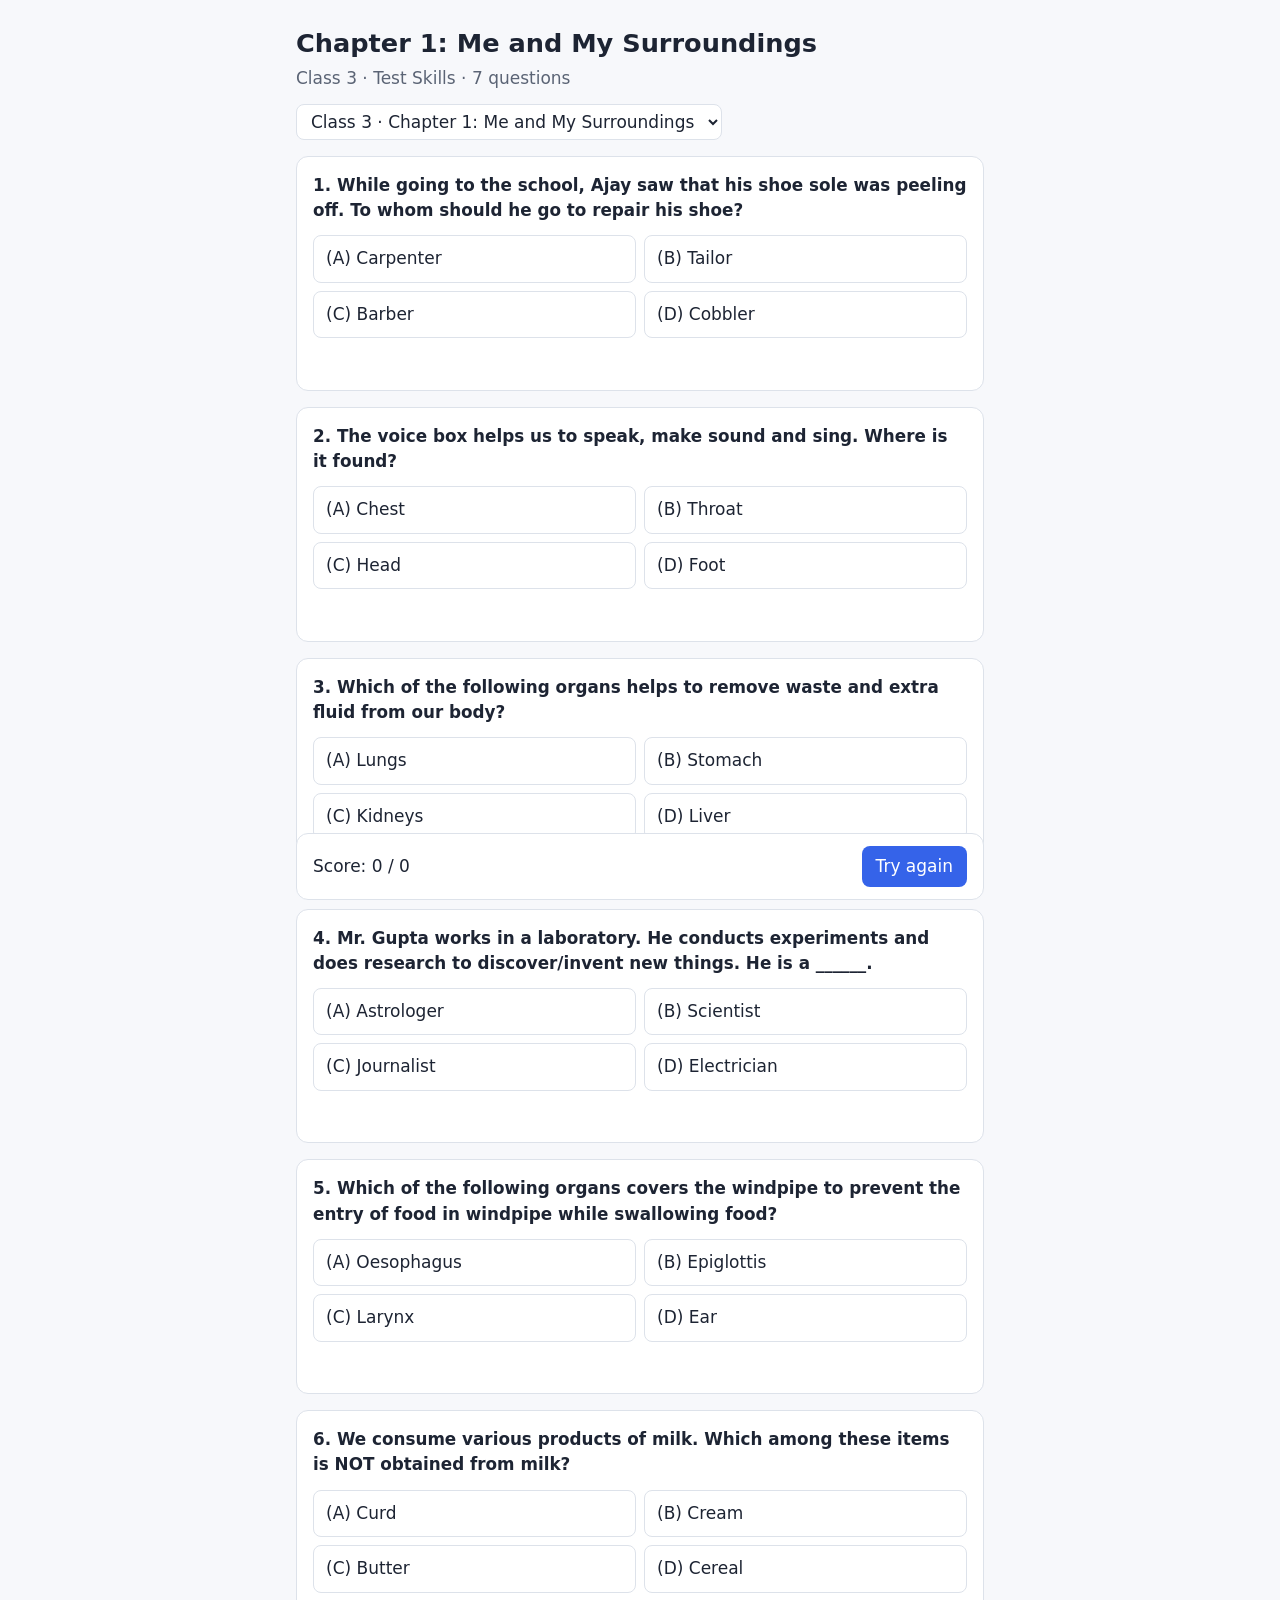
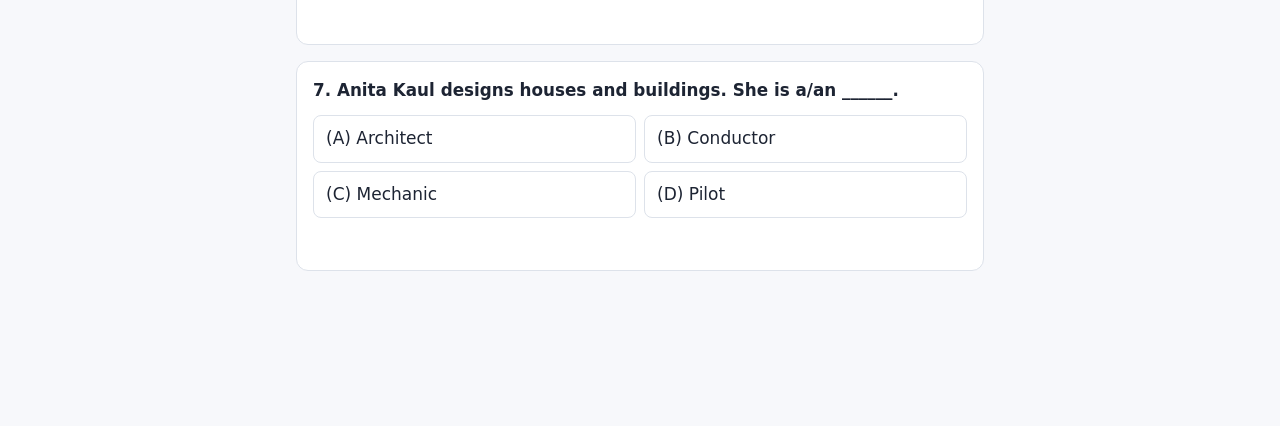
==== index.html @ 3d0166da "Add interactive quiz for Class 3 Chapter 1: Me and My Surroundings Co-Authored-By: Claude Opus 5.5 <" ====
<!doctype html>
<html lang="en">
<head>
<meta charset="utf-8">
<meta name="viewport" content="width=device-width, initial-scale=1">
<title>Olympiad Practice Quiz</title>
<style>
  :root { --bg:#f7f8fb; --card:#fff; --text:#1d2433; --muted:#5b6475; --accent:#3563e9;
          --ok:#1f9d55; --okbg:#e5f6ec; --bad:#d64545; --badbg:#fbeaea; --line:#dde2ea; }
  @media (prefers-color-scheme: dark) {
    :root:not([data-theme="light"]) { --bg:#141821; --card:#1d2230; --text:#e8ebf2; --muted:#9aa3b5;
      --accent:#7c9cff; --ok:#4cd08a; --okbg:#1c3528; --bad:#ff7b7b; --badbg:#3a2224; --line:#2e3547; }
  }
  * { box-sizing: border-box; }
  body { margin:0; background:var(--bg); color:var(--text);
         font:17px/1.5 system-ui, -apple-system, "Segoe UI", sans-serif; }
  main { max-width:720px; margin:0 auto; padding:24px 16px 64px; }
  header p { color:var(--muted); margin:4px 0 0; }
  h1 { margin:0; font-size:1.6rem; }
  select { font:inherit; padding:6px 10px; border-radius:8px; border:1px solid var(--line);
           background:var(--card); color:var(--text); margin-top:12px; }
  .q { background:var(--card); border:1px solid var(--line); border-radius:12px; padding:16px; margin-top:16px; }
  .q h2 { font-size:1.05rem; font-weight:600; margin:0 0 12px; }
  .opts { display:grid; grid-template-columns:1fr 1fr; gap:8px; }
  @media (max-width:480px) { .opts { grid-template-columns:1fr; } }
  button.opt { font:inherit; text-align:left; padding:10px 12px; border-radius:8px; cursor:pointer;
               border:1px solid var(--line); background:transparent; color:var(--text); }
  button.opt:hover:not(:disabled) { border-color:var(--accent); }
  button.opt:disabled { cursor:default; }
  .opt.correct { background:var(--okbg); border-color:var(--ok); }
  .opt.wrong { background:var(--badbg); border-color:var(--bad); }
  .fb { margin-top:10px; font-weight:600; min-height:1.5em; }
  .fb.ok { color:var(--ok); } .fb.bad { color:var(--bad); }
  .bar { position:sticky; bottom:0; margin-top:24px; background:var(--card); border:1px solid var(--line);
         border-radius:12px; padding:12px 16px; display:flex; justify-content:space-between; align-items:center; }
  .bar button { font:inherit; padding:8px 14px; border-radius:8px; border:0; background:var(--accent); color:#fff; cursor:pointer; }
</style>
</head>
<body>
<main>
  <header>
    <h1 id="title">Olympiad Practice</h1>
    <p id="sub"></p>
    <select id="chapter" aria-label="Choose chapter"></select>
  </header>
  <div id="quiz"></div>
  <div class="bar"><span id="score">Score: 0 / 0</span><button id="reset">Try again</button></div>
</main>
<script>
// Add new chapters to this list. "answer" is the index of the correct option (0 = A).
const CHAPTERS = [
  {
    cls: "Class 3", chapter: 1, title: "Me and My Surroundings",
    questions: [
      { q: "While going to the school, Ajay saw that his shoe sole was peeling off. To whom should he go to repair his shoe?",
        options: ["Carpenter", "Tailor", "Barber", "Cobbler"], answer: 3 },
      { q: "The voice box helps us to speak, make sound and sing. Where is it found?",
        options: ["Chest", "Throat", "Head", "Foot"], answer: 1 },
      { q: "Which of the following organs helps to remove waste and extra fluid from our body?",
        options: ["Lungs", "Stomach", "Kidneys", "Liver"], answer: 2 },
      { q: "Mr. Gupta works in a laboratory. He conducts experiments and does research to discover/invent new things. He is a ______.",
        options: ["Astrologer", "Scientist", "Journalist", "Electrician"], answer: 1 },
      { q: "Which of the following organs covers the windpipe to prevent the entry of food in windpipe while swallowing food?",
        options: ["Oesophagus", "Epiglottis", "Larynx", "Ear"], answer: 1 },
      { q: "We consume various products of milk. Which among these items is NOT obtained from milk?",
        options: ["Curd", "Cream", "Butter", "Cereal"], answer: 3 },
      { q: "Anita Kaul designs houses and buildings. She is a/an ______.",
        options: ["Architect", "Conductor", "Mechanic", "Pilot"], answer: 0 },
    ],
  },
];

const $ = id => document.getElementById(id);
let current = 0, score = 0, done = 0;

CHAPTERS.forEach((c, i) => $("chapter").add(new Option(`${c.cls} · Chapter ${c.chapter}: ${c.title}`, i)));
$("chapter").onchange = e => { current = +e.target.value; render(); };
$("reset").onclick = render;

function render() {
  const c = CHAPTERS[current];
  score = 0; done = 0;
  $("title").textContent = `Chapter ${c.chapter}: ${c.title}`;
  $("sub").textContent = `${c.cls} · Test Skills · ${c.questions.length} questions`;
  $("quiz").innerHTML = "";
  c.questions.forEach((item, qi) => {
    const box = document.createElement("section");
    box.className = "q";
    box.innerHTML = `<h2>${qi + 1}. ${item.q}</h2><div class="opts"></div><div class="fb"></div>`;
    const opts = box.querySelector(".opts"), fb = box.querySelector(".fb");
    item.options.forEach((o, oi) => {
      const b = document.createElement("button");
      b.className = "opt";
      b.textContent = `(${"ABCD"[oi]}) ${o}`;
      b.onclick = () => {
        const buttons = opts.querySelectorAll("button");
        buttons.forEach(x => x.disabled = true);
        buttons[item.answer].classList.add("correct");
        done++;
        if (oi === item.answer) { score++; fb.textContent = "Correct!"; fb.className = "fb ok"; }
        else { b.classList.add("wrong"); fb.textContent = `Not correct. The answer is (${"ABCD"[item.answer]}) ${item.options[item.answer]}.`; fb.className = "fb bad"; }
        updateScore();
      };
      opts.appendChild(b);
    });
    $("quiz").appendChild(box);
  });
  updateScore();
}
function updateScore() {
  const n = CHAPTERS[current].questions.length;
  $("score").textContent = `Score: ${score} / ${done}` + (done === n ? ` — finished!` : "");
}
render();
</script>
</body>
</html>
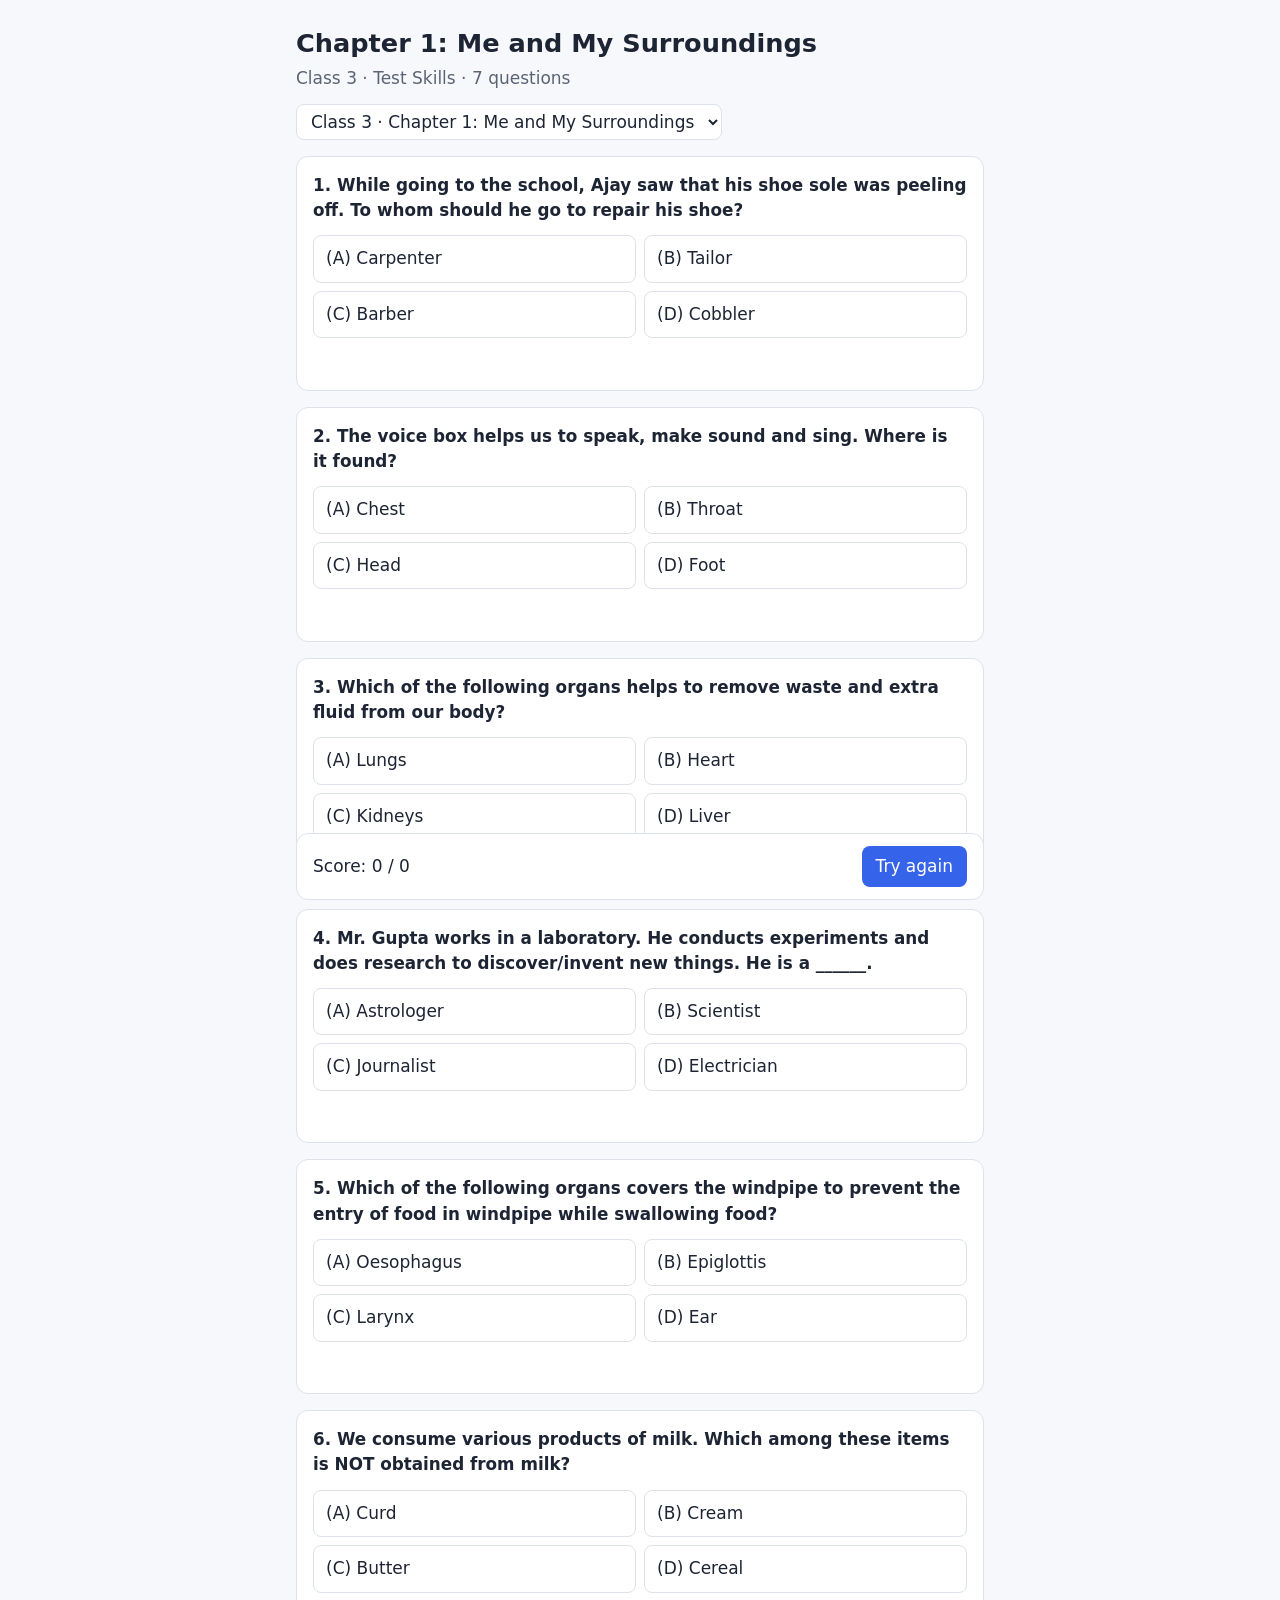
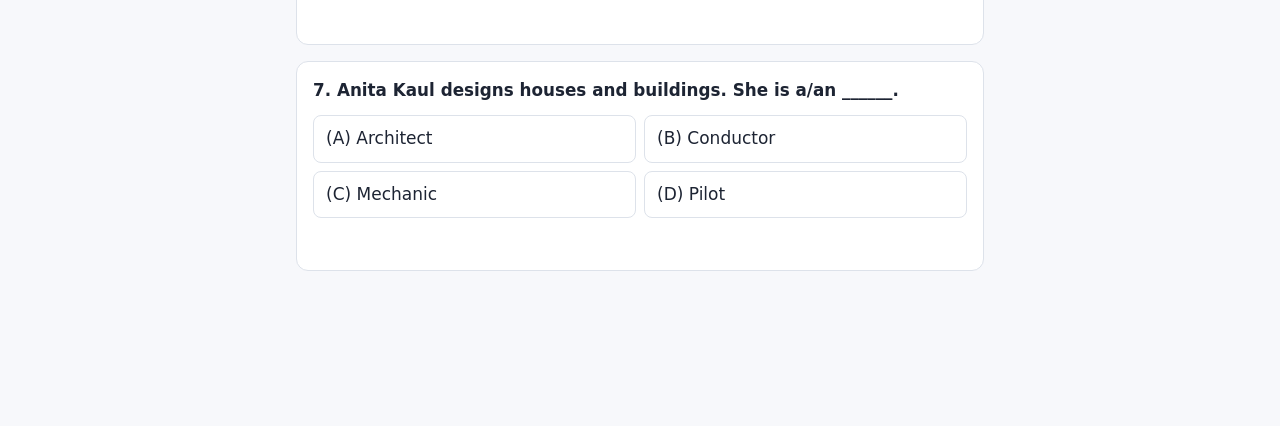
==== commit 73266fcb: "Fix option B in question 3 to Heart Co-Authored-By: Claude Opus 5.5 <noreply@anthropic.com> Claude-S" ====
--- a/index.html
+++ b/index.html
@@ -57,7 +57,7 @@
       { q: "The voice box helps us to speak, make sound and sing. Where is it found?",
         options: ["Chest", "Throat", "Head", "Foot"], answer: 1 },
       { q: "Which of the following organs helps to remove waste and extra fluid from our body?",
-        options: ["Lungs", "Stomach", "Kidneys", "Liver"], answer: 2 },
+        options: ["Lungs", "Heart", "Kidneys", "Liver"], answer: 2 },
       { q: "Mr. Gupta works in a laboratory. He conducts experiments and does research to discover/invent new things. He is a ______.",
         options: ["Astrologer", "Scientist", "Journalist", "Electrician"], answer: 1 },
       { q: "Which of the following organs covers the windpipe to prevent the entry of food in windpipe while swallowing food?",
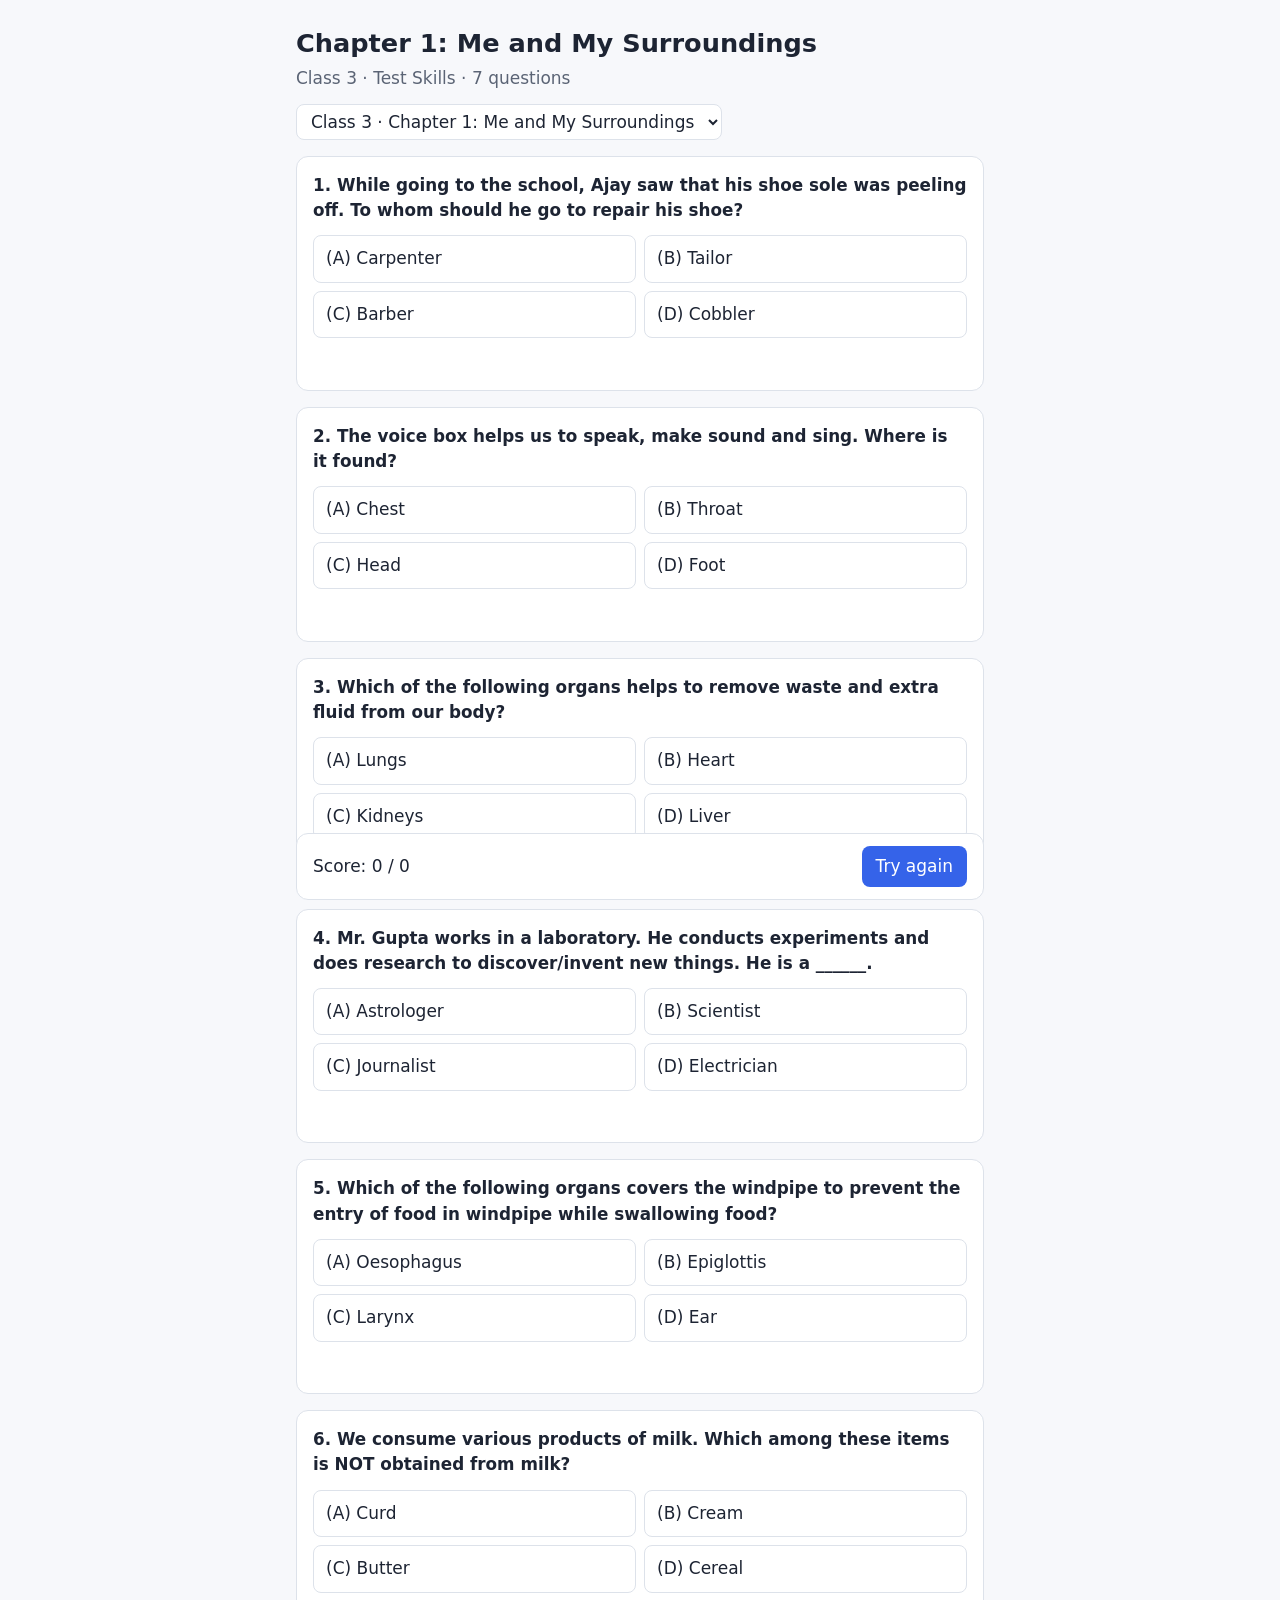
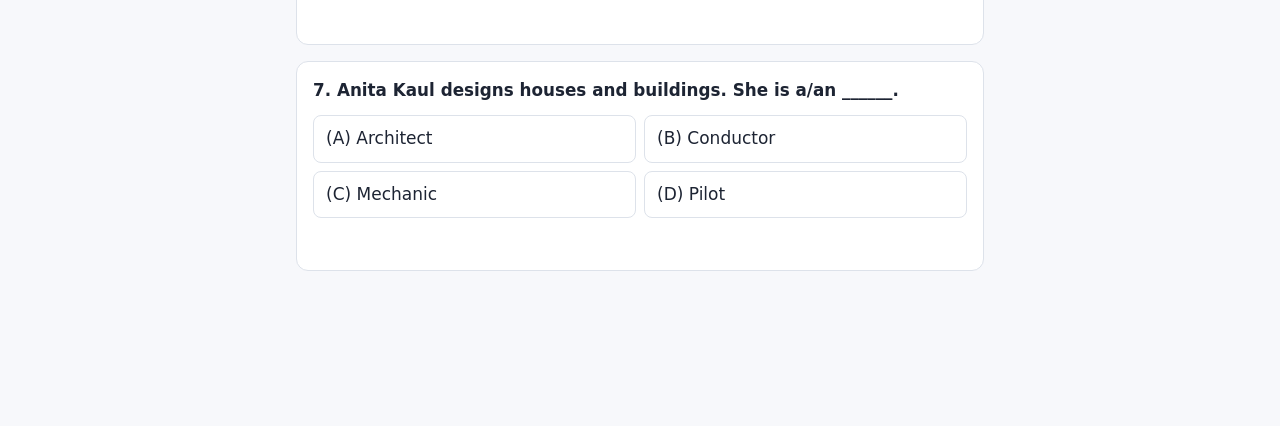
==== commit 34cf13c5: "Keep questions in one JSON file and generate the quiz page and Google Forms script build.js validate" ====
--- a/index.html
+++ b/index.html
@@ -47,28 +47,93 @@
   <div class="bar"><span id="score">Score: 0 / 0</span><button id="reset">Try again</button></div>
 </main>
 <script>
-// Add new chapters to this list. "answer" is the index of the correct option (0 = A).
-const CHAPTERS = [
-  {
-    cls: "Class 3", chapter: 1, title: "Me and My Surroundings",
-    questions: [
-      { q: "While going to the school, Ajay saw that his shoe sole was peeling off. To whom should he go to repair his shoe?",
-        options: ["Carpenter", "Tailor", "Barber", "Cobbler"], answer: 3 },
-      { q: "The voice box helps us to speak, make sound and sing. Where is it found?",
-        options: ["Chest", "Throat", "Head", "Foot"], answer: 1 },
-      { q: "Which of the following organs helps to remove waste and extra fluid from our body?",
-        options: ["Lungs", "Heart", "Kidneys", "Liver"], answer: 2 },
-      { q: "Mr. Gupta works in a laboratory. He conducts experiments and does research to discover/invent new things. He is a ______.",
-        options: ["Astrologer", "Scientist", "Journalist", "Electrician"], answer: 1 },
-      { q: "Which of the following organs covers the windpipe to prevent the entry of food in windpipe while swallowing food?",
-        options: ["Oesophagus", "Epiglottis", "Larynx", "Ear"], answer: 1 },
-      { q: "We consume various products of milk. Which among these items is NOT obtained from milk?",
-        options: ["Curd", "Cream", "Butter", "Cereal"], answer: 3 },
-      { q: "Anita Kaul designs houses and buildings. She is a/an ______.",
-        options: ["Architect", "Conductor", "Mechanic", "Pilot"], answer: 0 },
-    ],
-  },
-];
+// Data is written by build.js from data/questions.json. Do not edit by hand.
+// BEGIN DATA
+const DATA = {
+  "book": "Olympiad Class 3",
+  "chapters": [
+    {
+      "class": "Class 3",
+      "chapter": 1,
+      "title": "Me and My Surroundings",
+      "questions": [
+        {
+          "q": "While going to the school, Ajay saw that his shoe sole was peeling off. To whom should he go to repair his shoe?",
+          "options": [
+            "Carpenter",
+            "Tailor",
+            "Barber",
+            "Cobbler"
+          ],
+          "answer": "D"
+        },
+        {
+          "q": "The voice box helps us to speak, make sound and sing. Where is it found?",
+          "options": [
+            "Chest",
+            "Throat",
+            "Head",
+            "Foot"
+          ],
+          "answer": "B"
+        },
+        {
+          "q": "Which of the following organs helps to remove waste and extra fluid from our body?",
+          "options": [
+            "Lungs",
+            "Heart",
+            "Kidneys",
+            "Liver"
+          ],
+          "answer": "C"
+        },
+        {
+          "q": "Mr. Gupta works in a laboratory. He conducts experiments and does research to discover/invent new things. He is a ______.",
+          "options": [
+            "Astrologer",
+            "Scientist",
+            "Journalist",
+            "Electrician"
+          ],
+          "answer": "B"
+        },
+        {
+          "q": "Which of the following organs covers the windpipe to prevent the entry of food in windpipe while swallowing food?",
+          "options": [
+            "Oesophagus",
+            "Epiglottis",
+            "Larynx",
+            "Ear"
+          ],
+          "answer": "B"
+        },
+        {
+          "q": "We consume various products of milk. Which among these items is NOT obtained from milk?",
+          "options": [
+            "Curd",
+            "Cream",
+            "Butter",
+            "Cereal"
+          ],
+          "answer": "D"
+        },
+        {
+          "q": "Anita Kaul designs houses and buildings. She is a/an ______.",
+          "options": [
+            "Architect",
+            "Conductor",
+            "Mechanic",
+            "Pilot"
+          ],
+          "answer": "A"
+        }
+      ]
+    }
+  ]
+};
+// END DATA
+const CHAPTERS = DATA.chapters.map(c => ({ ...c, cls: c.class,
+  questions: c.questions.map(q => ({ ...q, answer: "ABCD".indexOf(q.answer) })) }));
 
 const $ = id => document.getElementById(id);
 let current = 0, score = 0, done = 0;
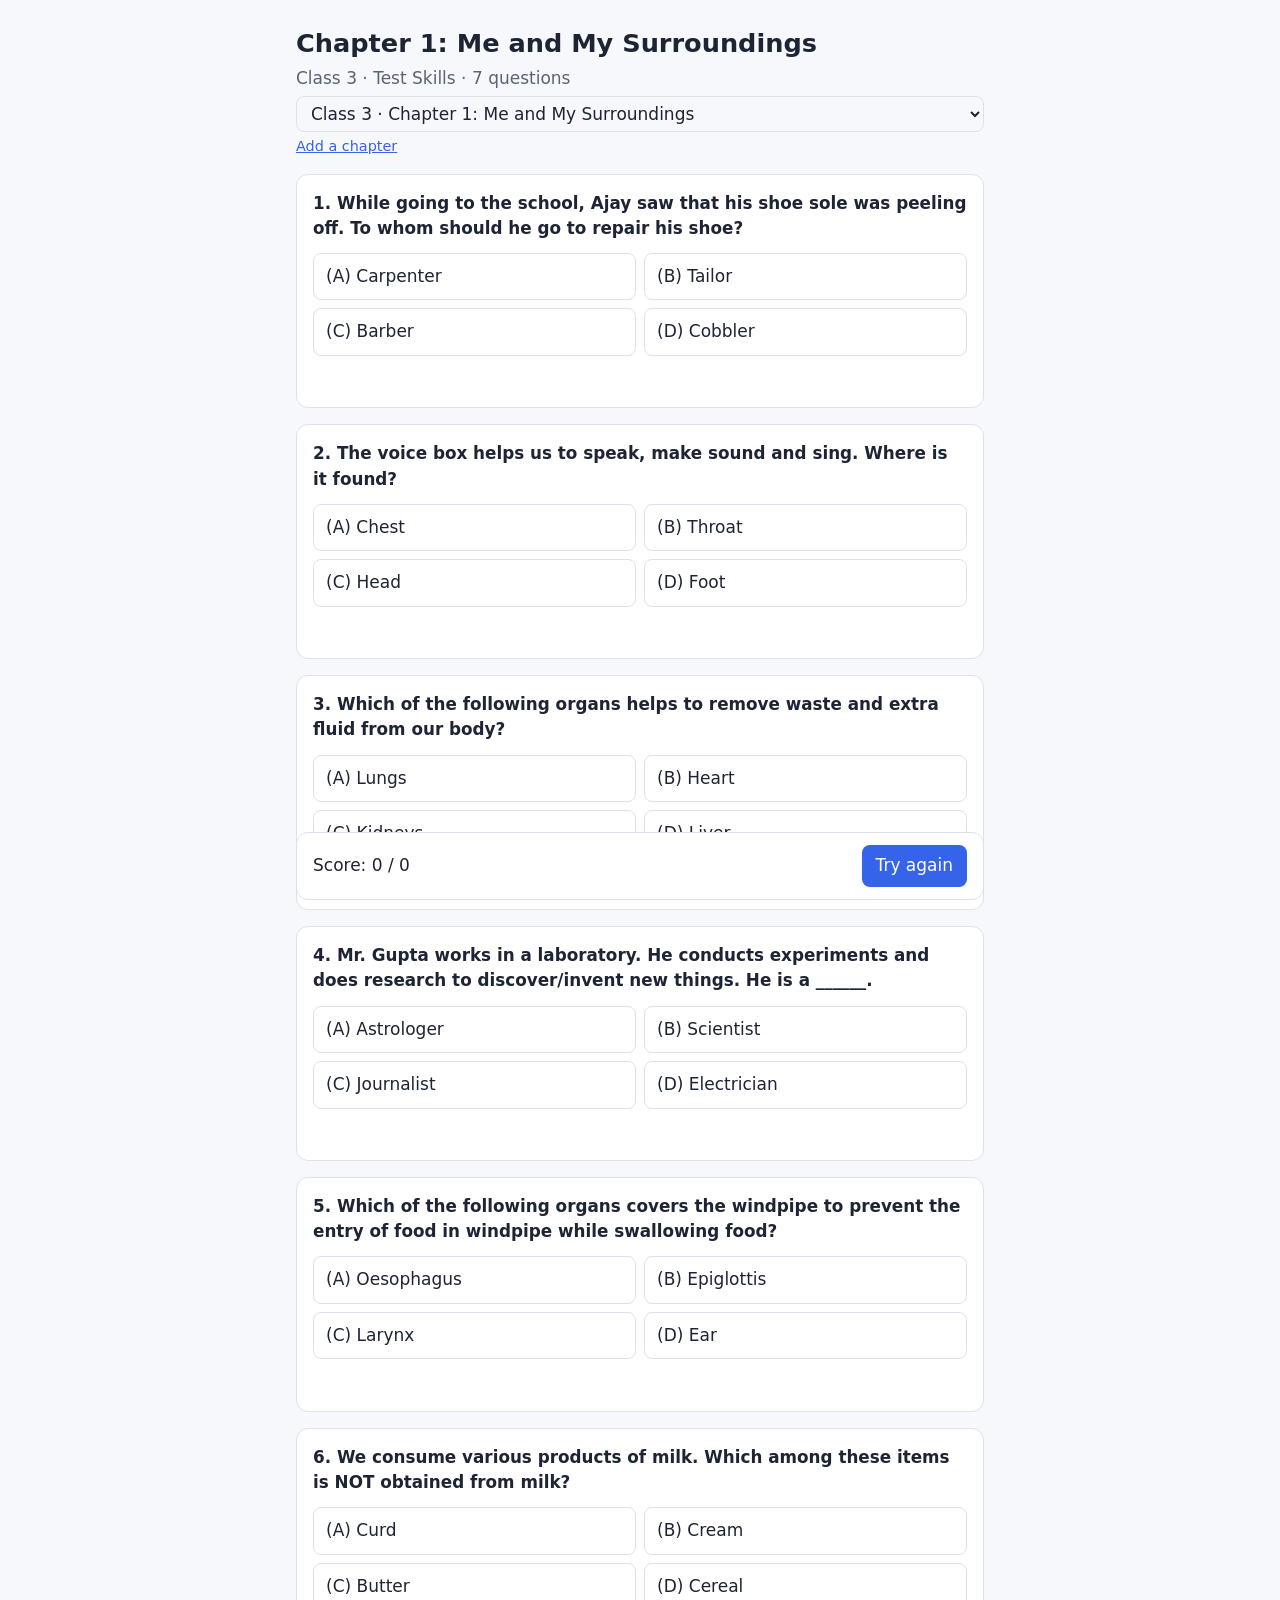
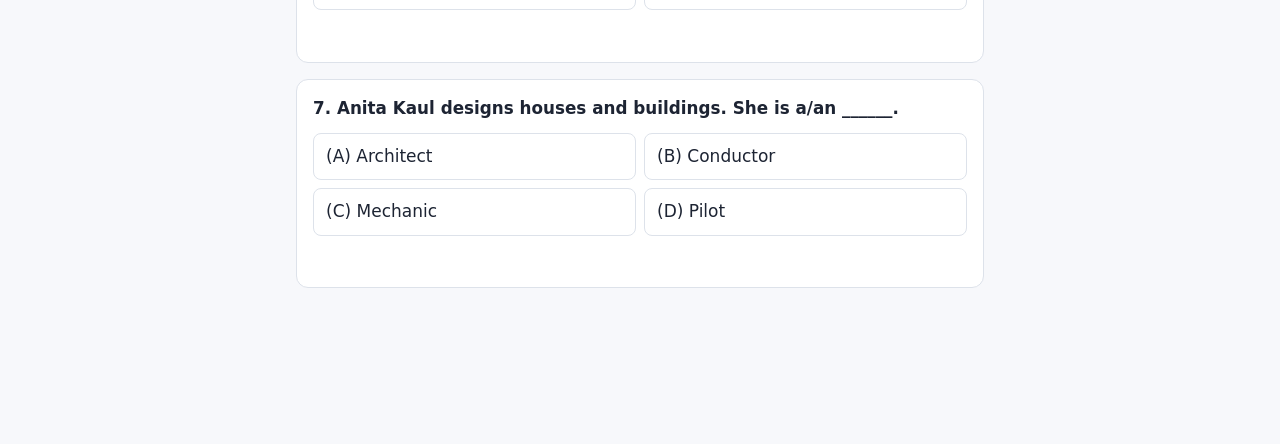
==== commit 066b4805: "Turn the quiz into a GitHub Pages web app with in-browser OCR - index.html loads data/questions.json" ====
--- a/index.html
+++ b/index.html
@@ -4,37 +4,7 @@
 <meta charset="utf-8">
 <meta name="viewport" content="width=device-width, initial-scale=1">
 <title>Olympiad Practice Quiz</title>
-<style>
-  :root { --bg:#f7f8fb; --card:#fff; --text:#1d2433; --muted:#5b6475; --accent:#3563e9;
-          --ok:#1f9d55; --okbg:#e5f6ec; --bad:#d64545; --badbg:#fbeaea; --line:#dde2ea; }
-  @media (prefers-color-scheme: dark) {
-    :root:not([data-theme="light"]) { --bg:#141821; --card:#1d2230; --text:#e8ebf2; --muted:#9aa3b5;
-      --accent:#7c9cff; --ok:#4cd08a; --okbg:#1c3528; --bad:#ff7b7b; --badbg:#3a2224; --line:#2e3547; }
-  }
-  * { box-sizing: border-box; }
-  body { margin:0; background:var(--bg); color:var(--text);
-         font:17px/1.5 system-ui, -apple-system, "Segoe UI", sans-serif; }
-  main { max-width:720px; margin:0 auto; padding:24px 16px 64px; }
-  header p { color:var(--muted); margin:4px 0 0; }
-  h1 { margin:0; font-size:1.6rem; }
-  select { font:inherit; padding:6px 10px; border-radius:8px; border:1px solid var(--line);
-           background:var(--card); color:var(--text); margin-top:12px; }
-  .q { background:var(--card); border:1px solid var(--line); border-radius:12px; padding:16px; margin-top:16px; }
-  .q h2 { font-size:1.05rem; font-weight:600; margin:0 0 12px; }
-  .opts { display:grid; grid-template-columns:1fr 1fr; gap:8px; }
-  @media (max-width:480px) { .opts { grid-template-columns:1fr; } }
-  button.opt { font:inherit; text-align:left; padding:10px 12px; border-radius:8px; cursor:pointer;
-               border:1px solid var(--line); background:transparent; color:var(--text); }
-  button.opt:hover:not(:disabled) { border-color:var(--accent); }
-  button.opt:disabled { cursor:default; }
-  .opt.correct { background:var(--okbg); border-color:var(--ok); }
-  .opt.wrong { background:var(--badbg); border-color:var(--bad); }
-  .fb { margin-top:10px; font-weight:600; min-height:1.5em; }
-  .fb.ok { color:var(--ok); } .fb.bad { color:var(--bad); }
-  .bar { position:sticky; bottom:0; margin-top:24px; background:var(--card); border:1px solid var(--line);
-         border-radius:12px; padding:12px 16px; display:flex; justify-content:space-between; align-items:center; }
-  .bar button { font:inherit; padding:8px 14px; border-radius:8px; border:0; background:var(--accent); color:#fff; cursor:pointer; }
-</style>
+<link rel="stylesheet" href="css/style.css">
 </head>
 <body>
 <main>
@@ -42,103 +12,19 @@
     <h1 id="title">Olympiad Practice</h1>
     <p id="sub"></p>
     <select id="chapter" aria-label="Choose chapter"></select>
+    <p class="small"><a href="admin.html">Add a chapter</a></p>
   </header>
   <div id="quiz"></div>
   <div class="bar"><span id="score">Score: 0 / 0</span><button id="reset">Try again</button></div>
 </main>
 <script>
-// Data is written by build.js from data/questions.json. Do not edit by hand.
-// BEGIN DATA
-const DATA = {
-  "book": "Olympiad Class 3",
-  "chapters": [
-    {
-      "class": "Class 3",
-      "chapter": 1,
-      "title": "Me and My Surroundings",
-      "questions": [
-        {
-          "q": "While going to the school, Ajay saw that his shoe sole was peeling off. To whom should he go to repair his shoe?",
-          "options": [
-            "Carpenter",
-            "Tailor",
-            "Barber",
-            "Cobbler"
-          ],
-          "answer": "D"
-        },
-        {
-          "q": "The voice box helps us to speak, make sound and sing. Where is it found?",
-          "options": [
-            "Chest",
-            "Throat",
-            "Head",
-            "Foot"
-          ],
-          "answer": "B"
-        },
-        {
-          "q": "Which of the following organs helps to remove waste and extra fluid from our body?",
-          "options": [
-            "Lungs",
-            "Heart",
-            "Kidneys",
-            "Liver"
-          ],
-          "answer": "C"
-        },
-        {
-          "q": "Mr. Gupta works in a laboratory. He conducts experiments and does research to discover/invent new things. He is a ______.",
-          "options": [
-            "Astrologer",
-            "Scientist",
-            "Journalist",
-            "Electrician"
-          ],
-          "answer": "B"
-        },
-        {
-          "q": "Which of the following organs covers the windpipe to prevent the entry of food in windpipe while swallowing food?",
-          "options": [
-            "Oesophagus",
-            "Epiglottis",
-            "Larynx",
-            "Ear"
-          ],
-          "answer": "B"
-        },
-        {
-          "q": "We consume various products of milk. Which among these items is NOT obtained from milk?",
-          "options": [
-            "Curd",
-            "Cream",
-            "Butter",
-            "Cereal"
-          ],
-          "answer": "D"
-        },
-        {
-          "q": "Anita Kaul designs houses and buildings. She is a/an ______.",
-          "options": [
-            "Architect",
-            "Conductor",
-            "Mechanic",
-            "Pilot"
-          ],
-          "answer": "A"
-        }
-      ]
-    }
-  ]
-};
-// END DATA
-const CHAPTERS = DATA.chapters.map(c => ({ ...c, cls: c.class,
+let CHAPTERS = [];
+const load = DATA => DATA.chapters.map(c => ({ ...c, cls: c.class,
   questions: c.questions.map(q => ({ ...q, answer: "ABCD".indexOf(q.answer) })) }));
 
 const $ = id => document.getElementById(id);
 let current = 0, score = 0, done = 0;
 
-CHAPTERS.forEach((c, i) => $("chapter").add(new Option(`${c.cls} · Chapter ${c.chapter}: ${c.title}`, i)));
 $("chapter").onchange = e => { current = +e.target.value; render(); };
 $("reset").onclick = render;
 
@@ -151,7 +37,8 @@
   c.questions.forEach((item, qi) => {
     const box = document.createElement("section");
     box.className = "q";
-    box.innerHTML = `<h2>${qi + 1}. ${item.q}</h2><div class="opts"></div><div class="fb"></div>`;
+    box.innerHTML = `<h2></h2><div class="opts"></div><div class="fb"></div>`;
+    box.querySelector("h2").textContent = `${qi + 1}. ${item.q}`;
     const opts = box.querySelector(".opts"), fb = box.querySelector(".fb");
     item.options.forEach((o, oi) => {
       const b = document.createElement("button");
@@ -176,7 +63,14 @@
   const n = CHAPTERS[current].questions.length;
   $("score").textContent = `Score: ${score} / ${done}` + (done === n ? ` — finished!` : "");
 }
-render();
+fetch("data/questions.json", { cache: "no-store" })
+  .then(r => r.json())
+  .then(data => {
+    CHAPTERS = load(data);
+    CHAPTERS.forEach((c, i) => $("chapter").add(new Option(`${c.cls} · Chapter ${c.chapter}: ${c.title}`, i)));
+    if (CHAPTERS.length) render(); else $("sub").textContent = "No chapters yet.";
+  })
+  .catch(() => { $("sub").textContent = "Could not load the questions."; });
 </script>
 </body>
 </html>
--- a/css/style.css
+++ b/css/style.css
@@ -0,0 +1,51 @@
+  :root { --bg:#f7f8fb; --card:#fff; --text:#1d2433; --muted:#5b6475; --accent:#3563e9;
+          --ok:#1f9d55; --okbg:#e5f6ec; --bad:#d64545; --badbg:#fbeaea; --line:#dde2ea; }
+  @media (prefers-color-scheme: dark) {
+    :root:not([data-theme="light"]) { --bg:#141821; --card:#1d2230; --text:#e8ebf2; --muted:#9aa3b5;
+      --accent:#7c9cff; --ok:#4cd08a; --okbg:#1c3528; --bad:#ff7b7b; --badbg:#3a2224; --line:#2e3547; }
+  }
+  * { box-sizing: border-box; }
+  body { margin:0; background:var(--bg); color:var(--text);
+         font:17px/1.5 system-ui, -apple-system, "Segoe UI", sans-serif; }
+  main { max-width:720px; margin:0 auto; padding:24px 16px 64px; }
+  header p { color:var(--muted); margin:4px 0 0; }
+  h1 { margin:0; font-size:1.6rem; }
+  select { font:inherit; padding:6px 10px; border-radius:8px; border:1px solid var(--line);
+           background:var(--card); color:var(--text); margin-top:12px; }
+  .q { background:var(--card); border:1px solid var(--line); border-radius:12px; padding:16px; margin-top:16px; }
+  .q h2 { font-size:1.05rem; font-weight:600; margin:0 0 12px; }
+  .opts { display:grid; grid-template-columns:1fr 1fr; gap:8px; }
+  @media (max-width:480px) { .opts { grid-template-columns:1fr; } }
+  button.opt { font:inherit; text-align:left; padding:10px 12px; border-radius:8px; cursor:pointer;
+               border:1px solid var(--line); background:transparent; color:var(--text); }
+  button.opt:hover:not(:disabled) { border-color:var(--accent); }
+  button.opt:disabled { cursor:default; }
+  .opt.correct { background:var(--okbg); border-color:var(--ok); }
+  .opt.wrong { background:var(--badbg); border-color:var(--bad); }
+  .fb { margin-top:10px; font-weight:600; min-height:1.5em; }
+  .fb.ok { color:var(--ok); } .fb.bad { color:var(--bad); }
+  .bar { position:sticky; bottom:0; margin-top:24px; background:var(--card); border:1px solid var(--line);
+         border-radius:12px; padding:12px 16px; display:flex; justify-content:space-between; align-items:center; }
+  .bar button { font:inherit; padding:8px 14px; border-radius:8px; border:0; background:var(--accent); color:#fff; cursor:pointer; }
+  a { color:var(--accent); }
+  .muted { color:var(--muted); } .small { font-size:.9rem; }
+  .card { background:var(--card); border:1px solid var(--line); border-radius:12px; padding:16px; margin-top:16px; }
+  .card h2 { font-size:1.1rem; margin:0 0 12px; }
+  label { display:block; margin:8px 0; font-size:.95rem; }
+  input:not([type=radio]):not([type=file]), textarea, select {
+    font:inherit; width:100%; padding:6px 10px; border-radius:8px; border:1px solid var(--line);
+    background:var(--bg); color:var(--text); margin-top:4px; }
+  textarea { resize:vertical; }
+  .grid2, .grid3 { display:grid; gap:0 12px; grid-template-columns:1fr 1fr; }
+  .grid3 { grid-template-columns:1fr 1fr 2fr; }
+  @media (max-width:560px) { .grid2, .grid3 { grid-template-columns:1fr; } }
+  button { font:inherit; padding:8px 14px; border-radius:8px; border:0; background:var(--accent); color:#fff; cursor:pointer; }
+  button:disabled { opacity:.6; cursor:default; }
+  button.secondary { background:transparent; color:var(--accent); border:1px solid var(--accent); margin-top:12px; }
+  button.link { background:none; color:var(--bad); padding:0; }
+  .qhead { display:flex; justify-content:space-between; margin-bottom:6px; }
+  .opt-edit { display:flex; align-items:center; gap:6px; margin:0; }
+  .opt-edit input:not([type=radio]) { margin-top:0; }
+  ul.warn li { color:var(--muted); } ul.warn li::marker { content:"⚠ "; }
+  ul.bad li { color:var(--bad); }
+  pre { white-space:pre-wrap; font-size:.85rem; }
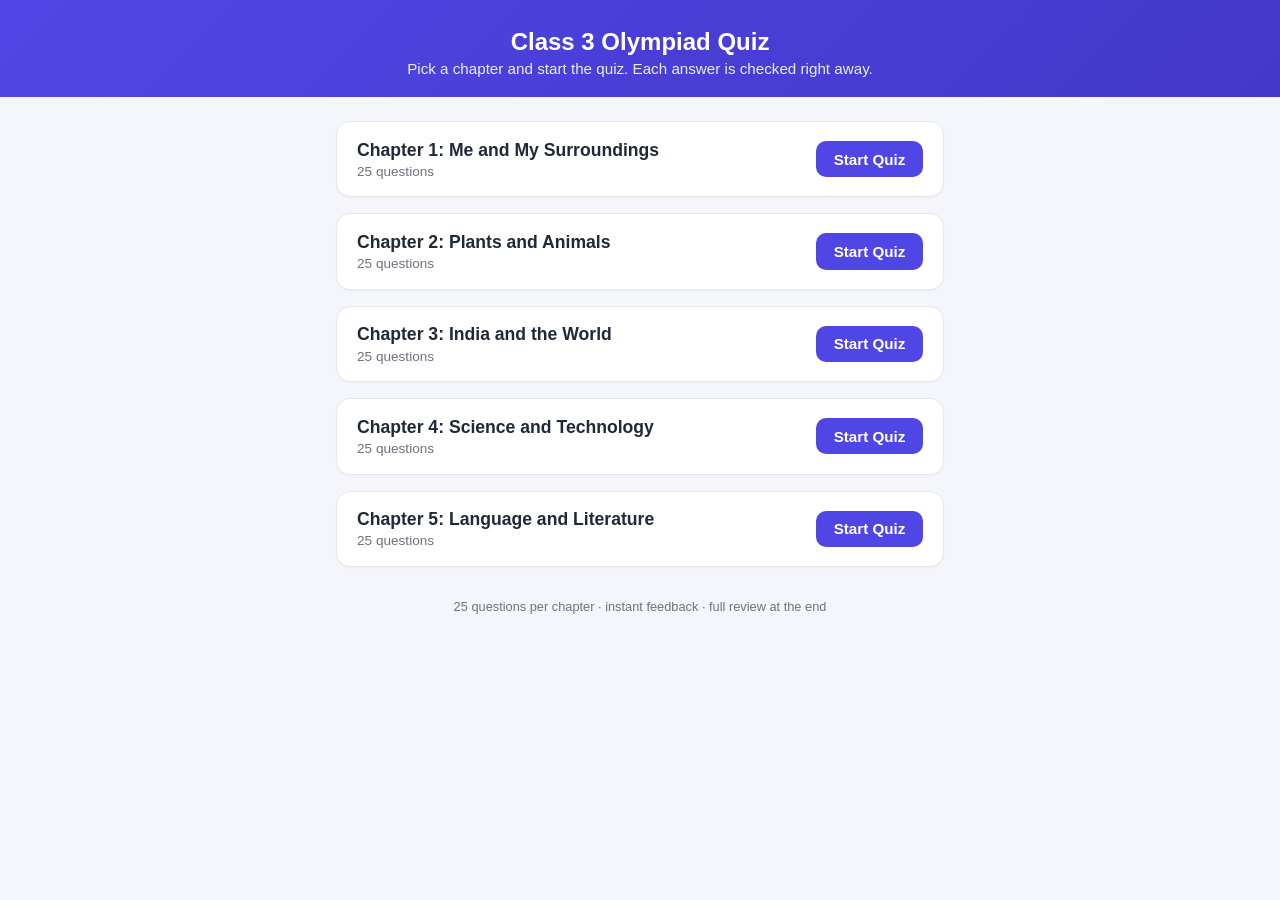
==== commit b12072ae: "Rebuild as a static quiz site with all 5 chapters' questions Replace the OCR/admin-page approach wit" ====
--- a/index.html
+++ b/index.html
@@ -3,74 +3,26 @@
 <head>
 <meta charset="utf-8">
 <meta name="viewport" content="width=device-width, initial-scale=1">
-<title>Olympiad Practice Quiz</title>
+<title>Class 3 Olympiad Quiz</title>
 <link rel="stylesheet" href="css/style.css">
 </head>
 <body>
-<main>
-  <header>
-    <h1 id="title">Olympiad Practice</h1>
-    <p id="sub"></p>
-    <select id="chapter" aria-label="Choose chapter"></select>
-    <p class="small"><a href="admin.html">Add a chapter</a></p>
+  <header class="site-header">
+    <h1>Class 3 Olympiad Quiz</h1>
+    <p class="subtitle">Pick a chapter and start the quiz. Each answer is checked right away.</p>
   </header>
-  <div id="quiz"></div>
-  <div class="bar"><span id="score">Score: 0 / 0</span><button id="reset">Try again</button></div>
-</main>
-<script>
-let CHAPTERS = [];
-const load = DATA => DATA.chapters.map(c => ({ ...c, cls: c.class,
-  questions: c.questions.map(q => ({ ...q, answer: "ABCD".indexOf(q.answer) })) }));
 
-const $ = id => document.getElementById(id);
-let current = 0, score = 0, done = 0;
+  <main class="chapter-list" id="chapterList" aria-live="polite">
+    <p class="loading">Loading chapters&hellip;</p>
+  </main>
 
-$("chapter").onchange = e => { current = +e.target.value; render(); };
-$("reset").onclick = render;
+  <footer class="site-footer">
+    <p>25 questions per chapter &middot; instant feedback &middot; full review at the end</p>
+  </footer>
 
-function render() {
-  const c = CHAPTERS[current];
-  score = 0; done = 0;
-  $("title").textContent = `Chapter ${c.chapter}: ${c.title}`;
-  $("sub").textContent = `${c.cls} · Test Skills · ${c.questions.length} questions`;
-  $("quiz").innerHTML = "";
-  c.questions.forEach((item, qi) => {
-    const box = document.createElement("section");
-    box.className = "q";
-    box.innerHTML = `<h2></h2><div class="opts"></div><div class="fb"></div>`;
-    box.querySelector("h2").textContent = `${qi + 1}. ${item.q}`;
-    const opts = box.querySelector(".opts"), fb = box.querySelector(".fb");
-    item.options.forEach((o, oi) => {
-      const b = document.createElement("button");
-      b.className = "opt";
-      b.textContent = `(${"ABCD"[oi]}) ${o}`;
-      b.onclick = () => {
-        const buttons = opts.querySelectorAll("button");
-        buttons.forEach(x => x.disabled = true);
-        buttons[item.answer].classList.add("correct");
-        done++;
-        if (oi === item.answer) { score++; fb.textContent = "Correct!"; fb.className = "fb ok"; }
-        else { b.classList.add("wrong"); fb.textContent = `Not correct. The answer is (${"ABCD"[item.answer]}) ${item.options[item.answer]}.`; fb.className = "fb bad"; }
-        updateScore();
-      };
-      opts.appendChild(b);
-    });
-    $("quiz").appendChild(box);
-  });
-  updateScore();
-}
-function updateScore() {
-  const n = CHAPTERS[current].questions.length;
-  $("score").textContent = `Score: ${score} / ${done}` + (done === n ? ` — finished!` : "");
-}
-fetch("data/questions.json", { cache: "no-store" })
-  .then(r => r.json())
-  .then(data => {
-    CHAPTERS = load(data);
-    CHAPTERS.forEach((c, i) => $("chapter").add(new Option(`${c.cls} · Chapter ${c.chapter}: ${c.title}`, i)));
-    if (CHAPTERS.length) render(); else $("sub").textContent = "No chapters yet.";
-  })
-  .catch(() => { $("sub").textContent = "Could not load the questions."; });
-</script>
+  <script src="js/app.js"></script>
+  <script>
+    loadChapterList('chapterList');
+  </script>
 </body>
 </html>
--- a/css/style.css
+++ b/css/style.css
@@ -1,51 +1,320 @@
-  :root { --bg:#f7f8fb; --card:#fff; --text:#1d2433; --muted:#5b6475; --accent:#3563e9;
-          --ok:#1f9d55; --okbg:#e5f6ec; --bad:#d64545; --badbg:#fbeaea; --line:#dde2ea; }
-  @media (prefers-color-scheme: dark) {
-    :root:not([data-theme="light"]) { --bg:#141821; --card:#1d2230; --text:#e8ebf2; --muted:#9aa3b5;
-      --accent:#7c9cff; --ok:#4cd08a; --okbg:#1c3528; --bad:#ff7b7b; --badbg:#3a2224; --line:#2e3547; }
-  }
-  * { box-sizing: border-box; }
-  body { margin:0; background:var(--bg); color:var(--text);
-         font:17px/1.5 system-ui, -apple-system, "Segoe UI", sans-serif; }
-  main { max-width:720px; margin:0 auto; padding:24px 16px 64px; }
-  header p { color:var(--muted); margin:4px 0 0; }
-  h1 { margin:0; font-size:1.6rem; }
-  select { font:inherit; padding:6px 10px; border-radius:8px; border:1px solid var(--line);
-           background:var(--card); color:var(--text); margin-top:12px; }
-  .q { background:var(--card); border:1px solid var(--line); border-radius:12px; padding:16px; margin-top:16px; }
-  .q h2 { font-size:1.05rem; font-weight:600; margin:0 0 12px; }
-  .opts { display:grid; grid-template-columns:1fr 1fr; gap:8px; }
-  @media (max-width:480px) { .opts { grid-template-columns:1fr; } }
-  button.opt { font:inherit; text-align:left; padding:10px 12px; border-radius:8px; cursor:pointer;
-               border:1px solid var(--line); background:transparent; color:var(--text); }
-  button.opt:hover:not(:disabled) { border-color:var(--accent); }
-  button.opt:disabled { cursor:default; }
-  .opt.correct { background:var(--okbg); border-color:var(--ok); }
-  .opt.wrong { background:var(--badbg); border-color:var(--bad); }
-  .fb { margin-top:10px; font-weight:600; min-height:1.5em; }
-  .fb.ok { color:var(--ok); } .fb.bad { color:var(--bad); }
-  .bar { position:sticky; bottom:0; margin-top:24px; background:var(--card); border:1px solid var(--line);
-         border-radius:12px; padding:12px 16px; display:flex; justify-content:space-between; align-items:center; }
-  .bar button { font:inherit; padding:8px 14px; border-radius:8px; border:0; background:var(--accent); color:#fff; cursor:pointer; }
-  a { color:var(--accent); }
-  .muted { color:var(--muted); } .small { font-size:.9rem; }
-  .card { background:var(--card); border:1px solid var(--line); border-radius:12px; padding:16px; margin-top:16px; }
-  .card h2 { font-size:1.1rem; margin:0 0 12px; }
-  label { display:block; margin:8px 0; font-size:.95rem; }
-  input:not([type=radio]):not([type=file]), textarea, select {
-    font:inherit; width:100%; padding:6px 10px; border-radius:8px; border:1px solid var(--line);
-    background:var(--bg); color:var(--text); margin-top:4px; }
-  textarea { resize:vertical; }
-  .grid2, .grid3 { display:grid; gap:0 12px; grid-template-columns:1fr 1fr; }
-  .grid3 { grid-template-columns:1fr 1fr 2fr; }
-  @media (max-width:560px) { .grid2, .grid3 { grid-template-columns:1fr; } }
-  button { font:inherit; padding:8px 14px; border-radius:8px; border:0; background:var(--accent); color:#fff; cursor:pointer; }
-  button:disabled { opacity:.6; cursor:default; }
-  button.secondary { background:transparent; color:var(--accent); border:1px solid var(--accent); margin-top:12px; }
-  button.link { background:none; color:var(--bad); padding:0; }
-  .qhead { display:flex; justify-content:space-between; margin-bottom:6px; }
-  .opt-edit { display:flex; align-items:center; gap:6px; margin:0; }
-  .opt-edit input:not([type=radio]) { margin-top:0; }
-  ul.warn li { color:var(--muted); } ul.warn li::marker { content:"⚠ "; }
-  ul.bad li { color:var(--bad); }
-  pre { white-space:pre-wrap; font-size:.85rem; }
+:root {
+  --bg: #f4f6fb;
+  --card: #ffffff;
+  --text: #1f2937;
+  --muted: #6b7280;
+  --primary: #4f46e5;
+  --primary-dark: #4338ca;
+  --correct: #16a34a;
+  --correct-bg: #dcfce7;
+  --wrong: #dc2626;
+  --wrong-bg: #fee2e2;
+  --border: #e5e7eb;
+}
+
+* { box-sizing: border-box; }
+
+body {
+  margin: 0;
+  font-family: -apple-system, BlinkMacSystemFont, "Segoe UI", Roboto, Helvetica, Arial, sans-serif;
+  background: var(--bg);
+  color: var(--text);
+  padding-bottom: 3rem;
+}
+
+.site-header {
+  background: linear-gradient(135deg, var(--primary), var(--primary-dark));
+  color: #fff;
+  padding: 1.5rem 1rem 1.25rem;
+  text-align: center;
+}
+
+.site-header h1 {
+  margin: 0.25rem 0;
+  font-size: 1.5rem;
+}
+
+.subtitle {
+  margin: 0.25rem 0 0;
+  opacity: 0.9;
+  font-size: 0.95rem;
+}
+
+.back-link {
+  display: inline-block;
+  color: #fff;
+  text-decoration: none;
+  font-size: 0.9rem;
+  opacity: 0.9;
+  margin-bottom: 0.5rem;
+}
+
+.back-link:hover { text-decoration: underline; }
+
+.progress-bar {
+  background: rgba(255,255,255,0.25);
+  border-radius: 999px;
+  height: 8px;
+  max-width: 480px;
+  margin: 0.75rem auto 0;
+  overflow: hidden;
+}
+
+.progress-fill {
+  background: #fff;
+  height: 100%;
+  width: 0%;
+  transition: width 0.25s ease;
+}
+
+.progress-text {
+  margin: 0.35rem 0 0;
+  font-size: 0.85rem;
+  opacity: 0.9;
+}
+
+main {
+  max-width: 640px;
+  margin: 1.5rem auto;
+  padding: 0 1rem;
+}
+
+.loading { text-align: center; color: var(--muted); }
+
+/* Chapter list */
+.chapter-card {
+  background: var(--card);
+  border: 1px solid var(--border);
+  border-radius: 14px;
+  padding: 1.1rem 1.25rem;
+  margin-bottom: 1rem;
+  display: flex;
+  align-items: center;
+  justify-content: space-between;
+  gap: 1rem;
+  box-shadow: 0 1px 2px rgba(0,0,0,0.03);
+}
+
+.chapter-card .chapter-info h2 {
+  margin: 0 0 0.2rem;
+  font-size: 1.1rem;
+}
+
+.chapter-card .chapter-info p {
+  margin: 0;
+  color: var(--muted);
+  font-size: 0.85rem;
+}
+
+.btn {
+  display: inline-block;
+  background: var(--primary);
+  color: #fff;
+  border: none;
+  border-radius: 10px;
+  padding: 0.6rem 1.1rem;
+  font-size: 0.95rem;
+  font-weight: 600;
+  text-decoration: none;
+  cursor: pointer;
+  white-space: nowrap;
+}
+
+.btn:hover { background: var(--primary-dark); }
+.btn.secondary { background: #fff; color: var(--primary); border: 1px solid var(--primary); }
+.btn.secondary:hover { background: #eef2ff; }
+
+/* Question card */
+.question-card {
+  background: var(--card);
+  border: 1px solid var(--border);
+  border-radius: 14px;
+  padding: 1.25rem;
+  margin-bottom: 1rem;
+}
+
+.question-number {
+  color: var(--primary);
+  font-weight: 700;
+  font-size: 0.85rem;
+  text-transform: uppercase;
+  letter-spacing: 0.03em;
+}
+
+.question-text {
+  font-size: 1.08rem;
+  line-height: 1.45;
+  margin: 0.4rem 0 1rem;
+}
+
+.question-image {
+  display: block;
+  max-width: 100%;
+  max-height: 260px;
+  object-fit: contain;
+  margin: 0 auto 1rem;
+  border-radius: 10px;
+  border: 1px solid var(--border);
+  background: #fff;
+}
+
+.extra-images {
+  display: flex;
+  flex-wrap: wrap;
+  gap: 0.6rem;
+  justify-content: center;
+  margin-bottom: 1rem;
+}
+
+.extra-images figure {
+  margin: 0;
+  text-align: center;
+}
+
+.extra-images img {
+  width: 100px;
+  height: 70px;
+  object-fit: contain;
+  border: 1px solid var(--border);
+  border-radius: 8px;
+  background: #fff;
+}
+
+.extra-images figcaption {
+  font-size: 0.75rem;
+  color: var(--muted);
+  margin-top: 0.2rem;
+}
+
+.options {
+  display: grid;
+  gap: 0.6rem;
+}
+
+.option-btn {
+  display: flex;
+  align-items: center;
+  gap: 0.7rem;
+  width: 100%;
+  text-align: left;
+  background: #fff;
+  border: 2px solid var(--border);
+  border-radius: 12px;
+  padding: 0.65rem 0.85rem;
+  font-size: 0.98rem;
+  color: var(--text);
+  cursor: pointer;
+  transition: border-color 0.15s, background 0.15s;
+}
+
+.option-btn:hover:not(:disabled) {
+  border-color: var(--primary);
+  background: #eef2ff;
+}
+
+.option-btn .option-letter {
+  flex: 0 0 auto;
+  width: 1.7rem;
+  height: 1.7rem;
+  border-radius: 50%;
+  background: var(--bg);
+  display: flex;
+  align-items: center;
+  justify-content: center;
+  font-weight: 700;
+  font-size: 0.85rem;
+  color: var(--muted);
+}
+
+.option-btn img {
+  width: 64px;
+  height: 64px;
+  object-fit: contain;
+  border-radius: 6px;
+  background: #fff;
+  flex: 0 0 auto;
+}
+
+.option-btn .option-label {
+  flex: 1 1 auto;
+}
+
+.option-btn:disabled { cursor: default; }
+
+.option-btn.correct {
+  border-color: var(--correct);
+  background: var(--correct-bg);
+}
+.option-btn.correct .option-letter { background: var(--correct); color: #fff; }
+
+.option-btn.wrong {
+  border-color: var(--wrong);
+  background: var(--wrong-bg);
+}
+.option-btn.wrong .option-letter { background: var(--wrong); color: #fff; }
+
+.feedback {
+  margin-top: 0.9rem;
+  padding: 0.7rem 0.9rem;
+  border-radius: 10px;
+  font-size: 0.92rem;
+  font-weight: 600;
+}
+.feedback.correct { background: var(--correct-bg); color: var(--correct); }
+.feedback.wrong { background: var(--wrong-bg); color: var(--wrong); }
+
+.actions {
+  margin-top: 1.1rem;
+  text-align: right;
+}
+
+/* Review / results */
+.score-banner {
+  background: var(--card);
+  border: 1px solid var(--border);
+  border-radius: 14px;
+  padding: 1.5rem;
+  text-align: center;
+  margin-bottom: 1.25rem;
+}
+
+.score-banner .score-big {
+  font-size: 2.4rem;
+  font-weight: 800;
+  color: var(--primary);
+}
+
+.review-item {
+  background: var(--card);
+  border: 1px solid var(--border);
+  border-radius: 12px;
+  padding: 1rem 1.1rem;
+  margin-bottom: 0.75rem;
+}
+
+.review-item .review-q {
+  font-weight: 600;
+  margin-bottom: 0.5rem;
+}
+
+.review-line { font-size: 0.92rem; margin: 0.2rem 0; }
+.review-line.your-correct { color: var(--correct); }
+.review-line.your-wrong { color: var(--wrong); }
+.review-line.correct-answer { color: var(--muted); }
+
+.review-thumb {
+  width: 40px;
+  height: 40px;
+  object-fit: contain;
+  vertical-align: middle;
+  margin-right: 0.4rem;
+  border-radius: 4px;
+  border: 1px solid var(--border);
+}
+
+.site-footer {
+  text-align: center;
+  color: var(--muted);
+  font-size: 0.8rem;
+  margin-top: 2rem;
+}
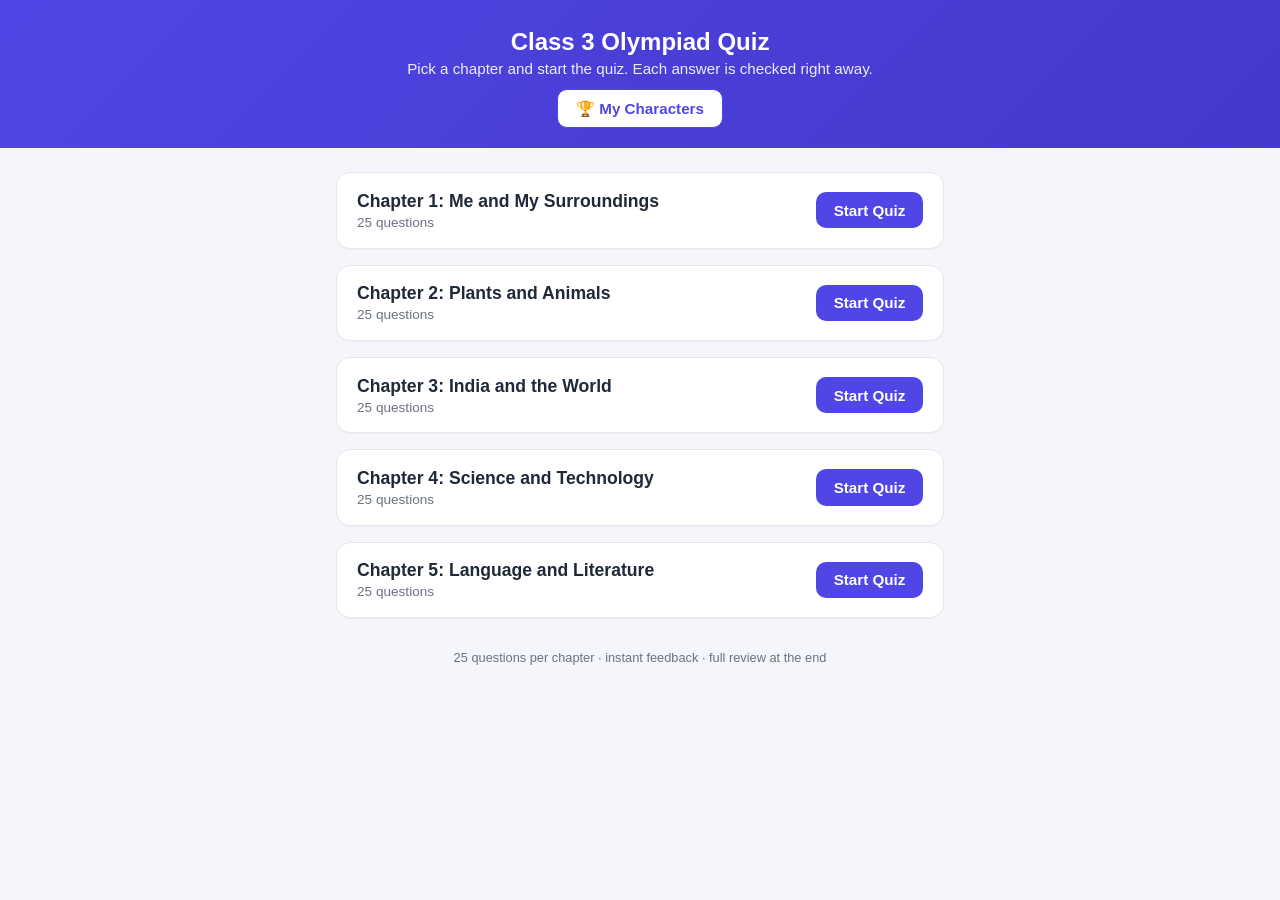
==== commit 97dd70e8: "Add sound effects and character rewards to the quiz Play Web Audio beeps for correct/wrong answers a" ====
--- a/index.html
+++ b/index.html
@@ -10,6 +10,7 @@
   <header class="site-header">
     <h1>Class 3 Olympiad Quiz</h1>
     <p class="subtitle">Pick a chapter and start the quiz. Each answer is checked right away.</p>
+    <a class="btn secondary characters-link" href="characters.html">🏆 My Characters</a>
   </header>
 
   <main class="chapter-list" id="chapterList" aria-live="polite">
--- a/css/style.css
+++ b/css/style.css
@@ -318,3 +318,95 @@
   font-size: 0.8rem;
   margin-top: 2rem;
 }
+
+/* Character rewards */
+.characters-link {
+  margin-top: 0.75rem;
+}
+
+.character-popup {
+  position: fixed;
+  top: 18%;
+  left: 50%;
+  transform: translate(-50%, 0) scale(1);
+  background: #fff;
+  border: 3px solid var(--primary);
+  border-radius: 16px;
+  padding: 1.1rem 1.5rem;
+  text-align: center;
+  box-shadow: 0 8px 24px rgba(0,0,0,0.18);
+  z-index: 1000;
+  animation: character-pop-in 0.35s ease;
+  transition: opacity 0.5s ease, transform 0.5s ease;
+}
+
+.character-popup.character-popup-hide {
+  opacity: 0;
+  transform: translate(-50%, -10px) scale(0.95);
+}
+
+.character-popup-emoji {
+  font-size: 3rem;
+  line-height: 1;
+}
+
+.character-popup-text {
+  margin-top: 0.4rem;
+  font-weight: 700;
+  color: var(--primary-dark);
+  font-size: 0.95rem;
+}
+
+@keyframes character-pop-in {
+  0% { transform: translate(-50%, 0) scale(0.4); opacity: 0; }
+  60% { transform: translate(-50%, 0) scale(1.1); opacity: 1; }
+  100% { transform: translate(-50%, 0) scale(1); opacity: 1; }
+}
+
+.finish-character {
+  margin: 1rem 0;
+  padding: 0.9rem;
+  background: var(--bg);
+  border-radius: 12px;
+}
+
+.finish-character-emoji {
+  font-size: 2.6rem;
+}
+
+.finish-character p {
+  margin: 0.3rem 0 0;
+  font-size: 0.9rem;
+  color: var(--muted);
+}
+
+.album-count {
+  text-align: center;
+  font-weight: 700;
+  color: var(--primary);
+  margin-bottom: 1rem;
+}
+
+.character-grid {
+  display: grid;
+  grid-template-columns: repeat(auto-fill, minmax(110px, 1fr));
+  gap: 0.8rem;
+}
+
+.character-tile {
+  background: var(--card);
+  border: 1px solid var(--border);
+  border-radius: 12px;
+  padding: 0.8rem 0.5rem;
+  text-align: center;
+}
+
+.character-tile-emoji {
+  font-size: 2.2rem;
+}
+
+.character-tile-reason {
+  margin-top: 0.4rem;
+  font-size: 0.7rem;
+  color: var(--muted);
+}
